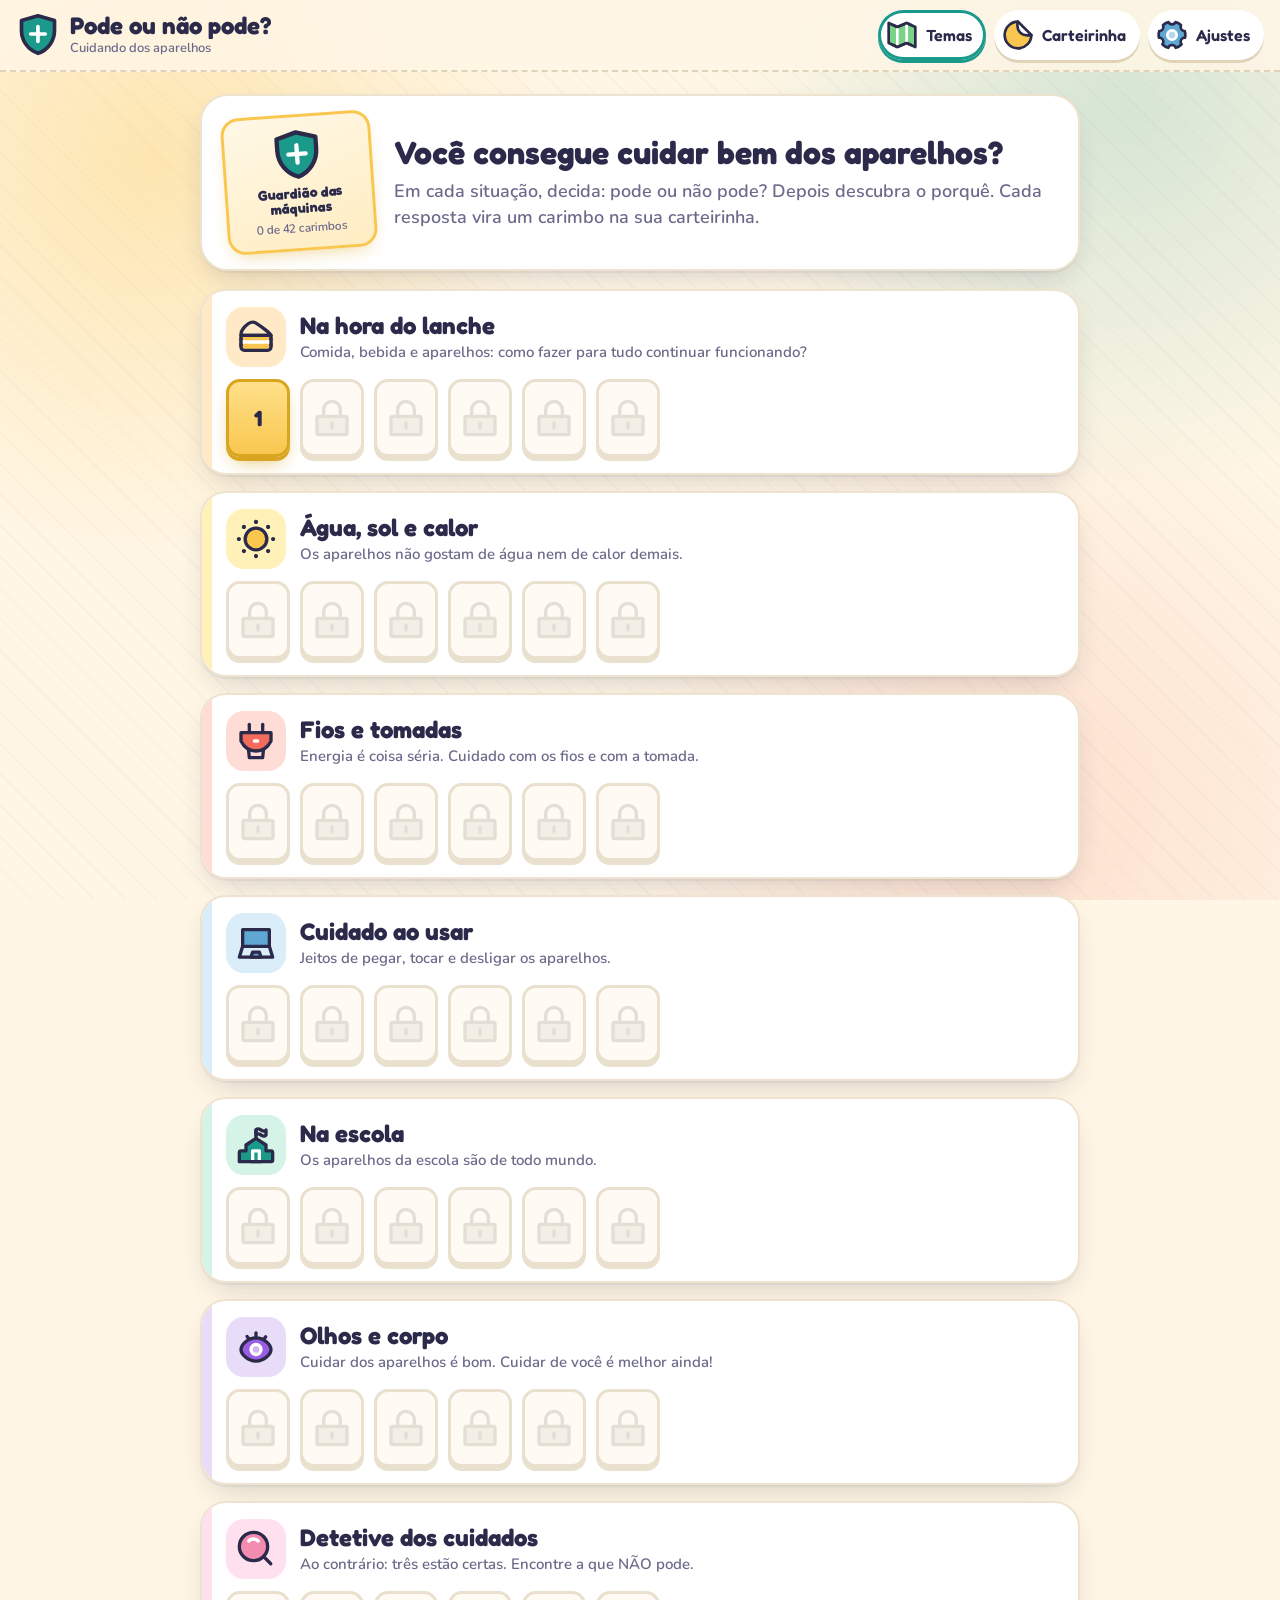
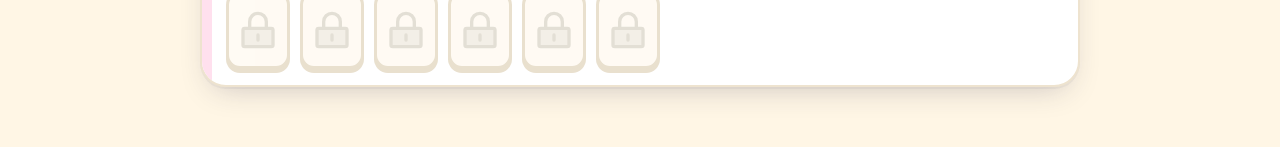
==== index.html @ d99a0fb2 "Redesenha o jogo: 7 temas, 42 situações, carta que vira e carteirinha de carimbos - De 12 para 42 si" ====
<!DOCTYPE html>
<html lang="pt-BR">
<head>
<meta charset="utf-8">
<meta name="viewport" content="width=device-width, initial-scale=1">
<meta name="color-scheme" content="light">
<meta name="theme-color" content="#FFF6E5">
<title>Pode ou não pode?</title>
<meta name="description" content="Jogo para crianças sobre cuidar dos aparelhos: em cada situação, decida se pode ou não pode e descubra o porquê.">
<link rel="icon" href="favicon.svg" type="image/svg+xml">
<link rel="preload" href="fontes/fredoka-700.woff2" as="font" type="font/woff2" crossorigin>
<link rel="preload" href="fontes/nunito-600.woff2" as="font" type="font/woff2" crossorigin>
<link rel="stylesheet" href="estilo.css">
</head>
<body>
<div class="fundo" aria-hidden="true"></div>

<header class="barra">
  <button class="marca" id="btInicio" aria-label="Ir para os temas"><span><b>Pode ou não pode?</b><small>Cuidando dos aparelhos</small></span></button>
  <button class="bt-barra" id="btMapa"><span>Temas</span></button>
  <button class="bt-barra" id="btAlbum"><span>Carteirinha</span></button>
  <button class="bt-barra" id="btAjustes" aria-label="Ajustes"><span>Ajustes</span></button>
</header>

<main>
  <section class="tela" id="mapa"></section>

  <section class="tela oculto" id="jogo">
    <div class="jogo-topo">
      <button class="bt-voltar" id="btVoltar">Temas</button>
      <div class="chip" id="chipTema"></div>
      <div class="passos" id="passos" aria-hidden="true"></div>
      <button class="bt-redondo" id="btOuvir" aria-label="Ouvir a situação"></button>
    </div>
    <div class="palco" id="palco"></div>
    <div class="aviso" id="aviso" aria-live="polite"></div>
  </section>

  <section class="tela oculto" id="album"></section>
  <section class="tela oculto" id="ajustes"></section>
</main>

<div class="veu oculto" id="premio" role="dialog" aria-modal="true" aria-labelledby="premioTit"></div>

<script src="icones.js"></script>
<script src="jogo.js"></script>
</body>
</html>
---- estilo.css ----
@font-face{font-family:"Fredoka";src:url(fontes/fredoka-600.woff2) format("woff2");font-weight:600;font-display:swap}
@font-face{font-family:"Fredoka";src:url(fontes/fredoka-700.woff2) format("woff2");font-weight:700;font-display:swap}
@font-face{font-family:"Nunito";src:url(fontes/nunito-600.woff2) format("woff2");font-weight:600;font-display:swap}
@font-face{font-family:"Nunito";src:url(fontes/nunito-800.woff2) format("woff2");font-weight:800;font-display:swap}

:root{
  color-scheme:light;
  --tinta:#2B2A4A; --tinta-2:#6B6A8A; --tinta-3:#A8A7C0;
  --creme:#FFF6E5; --creme-2:#FFEFD2; --papel:#FFFFFF; --papel-2:#FFF9EF; --borda:#EEE3CF; --borda-2:#E0D3BA;
  --verde:#1B998B; --verde-escuro:#137A6E; --verde-suave:#DDF3EF;
  --coral:#F26B5B; --coral-escuro:#C94D3F; --coral-suave:#FFE3DE;
  --sol:#F9C74F; --sol-escuro:#D9A520; --sol-suave:#FFF3CD;
  --ceu:#5FA8D3; --ceu-suave:#E1F0FA;
  --sombra:0 2px 0 rgba(43,42,74,.05),0 12px 30px -12px rgba(43,42,74,.25);
  --titulo:"Fredoka","Nunito",system-ui,sans-serif; --texto:"Nunito",system-ui,sans-serif;
  --mola:cubic-bezier(.34,1.56,.64,1);
}
*{box-sizing:border-box;margin:0;padding:0}
html{background:var(--creme)}
body{font-family:var(--texto);font-weight:600;color:var(--tinta);min-height:100vh;-webkit-tap-highlight-color:transparent;overflow-x:hidden}
button{font:inherit;color:inherit;cursor:pointer;border:none;background:none}
button:focus-visible{outline:4px solid var(--ceu);outline-offset:4px;border-radius:16px}
svg{display:block}
.oculto{display:none!important}
.fundo{position:fixed;inset:0;z-index:-1;background:
  radial-gradient(circle at 12% 18%,rgba(249,199,79,.35) 0,transparent 30%),
  radial-gradient(circle at 88% 12%,rgba(27,153,139,.18) 0,transparent 28%),
  radial-gradient(circle at 80% 90%,rgba(242,107,91,.16) 0,transparent 32%),
  repeating-linear-gradient(45deg,rgba(43,42,74,.025) 0 2px,transparent 2px 22px),var(--creme)}

/* ================= barra ================= */
.barra{position:sticky;top:0;z-index:20;display:flex;align-items:center;gap:8px;padding:10px 16px;background:rgba(255,246,229,.85);backdrop-filter:blur(12px);-webkit-backdrop-filter:blur(12px);border-bottom:2px dashed var(--borda-2)}
.marca{display:flex;align-items:center;gap:10px;flex:1;min-width:0;text-align:left;border-radius:14px}
.marca>svg{width:44px;height:44px;flex-shrink:0}
.marca>span{min-width:0;overflow:hidden}
.marca b{display:block;font-family:var(--titulo);font-weight:700;font-size:clamp(17px,3.4vw,24px);line-height:1.1;white-space:nowrap;overflow:hidden;text-overflow:ellipsis}
.marca small{display:block;font-size:13px;color:var(--tinta-2)}
.bt-barra{display:flex;align-items:center;gap:8px;height:50px;padding:0 14px 0 8px;border-radius:40px;background:var(--papel);box-shadow:0 3px 0 var(--borda-2);
  font-family:var(--titulo);font-weight:600;font-size:16px;transition:transform .2s var(--mola)}
.bt-barra:hover{transform:translateY(-2px)}
.bt-barra svg{width:32px;height:32px}
.bt-barra.ativo{box-shadow:0 3px 0 var(--verde),inset 0 0 0 3px var(--verde)}

main{max-width:1000px;margin:0 auto;padding:22px 16px 60px}
.tela{display:flex;flex-direction:column;align-items:center;gap:18px}
.tela.entra{animation:entra .45s var(--mola) backwards}
@keyframes entra{from{opacity:0;transform:translateY(16px)}to{opacity:1;transform:none}}

/* ================= cabeçalho do mapa ================= */
.cabecalho{width:100%;max-width:880px;display:flex;align-items:center;gap:20px;background:var(--papel);border-radius:28px;box-shadow:var(--sombra);padding:18px 22px;border:2px solid var(--borda)}
.cracha{flex-shrink:0;transform:rotate(-4deg)}
.cracha-in{width:150px;background:linear-gradient(160deg,#FFF8E6,#FFEDC2);border:3px solid var(--sol);border-radius:18px;padding:12px 10px;text-align:center;display:flex;flex-direction:column;align-items:center;gap:4px;box-shadow:0 8px 20px -10px rgba(217,165,32,.6)}
.cracha-ic svg{width:52px;height:52px}
.cracha-in b{font-family:var(--titulo);font-weight:700;font-size:14px;line-height:1.1}
.cracha-in small{font-size:12px;color:var(--tinta-2)}
.cab-txt h1{font-family:var(--titulo);font-weight:700;font-size:clamp(22px,4.2vw,32px);line-height:1.15}
.cab-txt p{color:var(--tinta-2);font-size:clamp(15px,2.6vw,18px);margin-top:6px;line-height:1.45}

/* ================= temas ================= */
.temas{width:100%;max-width:880px;display:flex;flex-direction:column;gap:16px}
.tema{background:var(--papel);border-radius:26px;box-shadow:var(--sombra);border:2px solid var(--borda);padding:16px 18px;animation:entra .5s var(--mola) backwards;position:relative;overflow:hidden}
.tema::before{content:"";position:absolute;left:0;top:0;bottom:0;width:10px;background:var(--cor)}
.tema-topo{display:flex;align-items:center;gap:14px;margin-bottom:12px;padding-left:6px}
.tema-ic{width:60px;height:60px;border-radius:18px;background:var(--cor);display:flex;align-items:center;justify-content:center;flex-shrink:0}
.tema-ic svg{width:40px;height:40px}
.tema h2{font-family:var(--titulo);font-weight:700;font-size:clamp(19px,3.4vw,24px);line-height:1.15}
.tema p{font-size:15px;color:var(--tinta-2);margin-top:2px}
.selo-ok{margin-left:auto;display:flex;align-items:center;gap:6px;background:var(--verde-suave);color:var(--verde-escuro);font-family:var(--titulo);font-weight:600;font-size:14px;padding:6px 12px 6px 8px;border-radius:40px;white-space:nowrap}
.selo-ok svg{width:20px;height:20px}
.cartoes{display:flex;gap:10px;flex-wrap:wrap;padding-left:6px}
.cartinha{width:64px;height:78px;border-radius:14px;background:var(--papel-2);border:3px solid var(--borda-2);display:flex;align-items:center;justify-content:center;
  font-family:var(--titulo);font-weight:700;font-size:22px;color:var(--tinta-2);box-shadow:0 4px 0 var(--borda-2);transition:transform .25s var(--mola);position:relative}
.cartinha:hover{transform:translateY(-4px) rotate(-3deg)}
.cartinha svg{width:40px;height:40px}
.cartinha.feita{background:#fff;border-color:var(--verde);box-shadow:0 4px 0 var(--verde)}
.cartinha.feita::after{content:"";position:absolute;right:-6px;top:-6px;width:18px;height:18px;border-radius:50%;background:var(--verde);border:3px solid #fff}
.cartinha.atual{background:linear-gradient(180deg,#FFE08A,var(--sol));border-color:var(--sol-escuro);box-shadow:0 4px 0 var(--sol-escuro),0 10px 20px -8px rgba(217,165,32,.8);color:var(--tinta);animation:balanca 2.4s ease-in-out infinite}
.cartinha.aberta{border-color:var(--tinta-3);color:var(--tinta)}
.cartinha.fechada{opacity:.7;cursor:not-allowed}
.cartinha.fechada:hover{transform:none}
@keyframes balanca{0%,100%{transform:rotate(-3deg)}50%{transform:rotate(3deg)}}

/* ================= jogo ================= */
#jogo{gap:14px}
.jogo-topo{display:flex;align-items:center;gap:10px;width:100%;max-width:880px;flex-wrap:wrap}
.bt-voltar{display:flex;align-items:center;gap:6px;height:46px;padding:0 16px 0 8px;border-radius:40px;background:var(--tinta);color:#fff;font-family:var(--titulo);font-weight:600;font-size:16px;transition:transform .2s var(--mola)}
.bt-voltar:hover{transform:translateY(-2px)}
.bt-voltar svg{width:28px;height:28px}
.chip{display:flex;align-items:center;gap:8px;background:var(--papel);border-radius:40px;padding:6px 14px 6px 6px;box-shadow:0 3px 0 var(--borda-2);font-family:var(--titulo);font-weight:600;font-size:15px}
.chip svg{width:32px;height:32px;padding:4px;border-radius:50%;background:var(--cor)}
.passos{display:flex;gap:6px;margin-left:auto}
.passos i{width:13px;height:13px;border-radius:50%;background:var(--borda-2);display:block;transition:all .3s}
.passos i.f{background:var(--verde)}
.passos i.a{width:28px;border-radius:10px;background:var(--sol);box-shadow:0 0 0 3px #fff,0 0 0 5px var(--sol)}
.bt-redondo{width:52px;height:52px;border-radius:50%;background:var(--papel);box-shadow:0 4px 0 var(--borda-2);display:flex;align-items:center;justify-content:center;transition:transform .2s var(--mola)}
.bt-redondo:hover{transform:translateY(-2px)}
.bt-redondo svg{width:32px;height:32px}
.palco{width:100%;max-width:880px;display:flex;flex-direction:column;align-items:center;gap:22px;min-height:420px;justify-content:center}

/* carta que vira */
.carta{width:min(100%,560px);aspect-ratio:1.45;perspective:1200px;position:relative}
.carta-frente,.carta-verso{position:absolute;inset:0;border-radius:32px;backface-visibility:hidden;-webkit-backface-visibility:hidden;display:flex;flex-direction:column;align-items:center;justify-content:center;gap:12px;padding:22px 26px;text-align:center;
  transition:transform .8s cubic-bezier(.4,0,.2,1);box-shadow:var(--sombra)}
.carta-frente{background:var(--papel);border:3px solid var(--borda)}
.carta-verso{background:var(--papel-2);border:3px solid var(--borda-2);transform:rotateY(180deg)}
.carta.virada .carta-frente{transform:rotateY(-180deg)}
.carta.virada .carta-verso{transform:rotateY(0)}
.carta-fig{width:clamp(96px,20vw,140px);height:clamp(96px,20vw,140px);border-radius:32px;background:color-mix(in srgb,var(--c) 22%,#fff);display:flex;align-items:center;justify-content:center;animation:boia 3.4s ease-in-out infinite}
.carta-fig svg{width:70%;height:70%}
@keyframes boia{0%,100%{transform:translateY(0) rotate(-2deg)}50%{transform:translateY(-6px) rotate(2deg)}}
.carta-txt{font-family:var(--titulo);font-weight:600;font-size:clamp(20px,3.8vw,30px);line-height:1.25}
.carta-perg{font-size:15px;color:var(--tinta-2);font-weight:800;letter-spacing:.5px;text-transform:uppercase}
.carta-x{font-size:clamp(17px,3vw,22px);line-height:1.45;font-weight:800;max-width:460px}
.carimbo{display:flex;flex-direction:column;align-items:center;gap:2px;padding:10px 26px 12px;border:5px solid;border-radius:18px;font-family:var(--titulo);font-weight:700;font-size:clamp(22px,4vw,30px);line-height:1;text-transform:uppercase;letter-spacing:1px;transform:rotate(-8deg);
  animation:bate .5s var(--mola) .6s backwards}
.carimbo svg{width:40px;height:40px}
.carimbo.pode{color:var(--verde-escuro);border-color:var(--verde);background:rgba(27,153,139,.08)}
.carimbo.nao{color:var(--coral-escuro);border-color:var(--coral);background:rgba(242,107,91,.08)}
@keyframes bate{0%{transform:rotate(-8deg) scale(2.4);opacity:0}60%{transform:rotate(-8deg) scale(.95);opacity:1}100%{transform:rotate(-8deg) scale(1)}}
.botoes{display:flex;gap:clamp(12px,3vw,28px);flex-wrap:wrap;justify-content:center}
.bt-pode,.bt-nao{display:flex;align-items:center;gap:12px;height:clamp(74px,12vw,96px);padding:0 clamp(22px,4vw,40px);border-radius:28px;color:#fff;font-family:var(--titulo);font-weight:700;font-size:clamp(22px,4vw,30px);
  transition:transform .15s var(--mola),box-shadow .15s;animation:entra .5s var(--mola) .1s backwards}
.bt-pode svg,.bt-nao svg{width:clamp(34px,6vw,46px);height:clamp(34px,6vw,46px)}
.bt-pode{background:linear-gradient(180deg,#26B3A3,var(--verde));box-shadow:0 8px 0 var(--verde-escuro),0 16px 30px -12px var(--verde)}
.bt-nao{background:linear-gradient(180deg,#FF8577,var(--coral));box-shadow:0 8px 0 var(--coral-escuro),0 16px 30px -12px var(--coral)}
.bt-pode:hover,.bt-nao:hover{transform:translateY(-3px)}
.bt-pode:active,.bt-nao:active,.escolhido{transform:translateY(6px)!important;box-shadow:0 2px 0 var(--verde-escuro)!important}
.bt-nao:active,.bt-nao.escolhido{box-shadow:0 2px 0 var(--coral-escuro)!important}
.treme{animation:treme .45s ease}
@keyframes treme{0%,100%{translate:0}20%{translate:-8px}40%{translate:7px}60%{translate:-5px}80%{translate:3px}}

/* modo detetive */
.pergunta{text-align:center;background:var(--papel);border-radius:24px;padding:16px 22px;box-shadow:var(--sombra);border:3px solid var(--borda);max-width:640px}
.pergunta b{display:block;font-family:var(--titulo);font-weight:700;font-size:clamp(22px,4vw,30px)}
.pergunta span{display:block;color:var(--tinta-2);font-size:clamp(15px,2.6vw,18px);margin-top:4px}
.opcoes{display:grid;grid-template-columns:repeat(2,minmax(0,1fr));gap:clamp(10px,2.4vw,18px);width:100%;max-width:640px}
.opcao{position:relative;background:var(--papel);border-radius:26px;box-shadow:0 7px 0 var(--borda-2),0 14px 24px -12px rgba(43,42,74,.3);border:3px solid var(--borda);
  display:flex;flex-direction:column;align-items:center;justify-content:center;gap:8px;padding:18px 12px 14px;min-height:150px;transition:transform .2s var(--mola),opacity .3s;animation:entra .5s var(--mola) backwards}
.opcao svg.ic{width:clamp(56px,10vw,80px);height:clamp(56px,10vw,80px)}
.opcao .t{font-family:var(--titulo);font-weight:600;font-size:clamp(15px,2.6vw,18px);text-align:center;line-height:1.2}
.opcao:hover{transform:translateY(-4px)}
.opcao.certa{border-color:var(--coral);background:var(--coral-suave);box-shadow:0 7px 0 var(--coral)}
.opcao.fora{opacity:.55;border-color:var(--verde);cursor:default}
.opcao.fora:hover{transform:none}
.ok-op{position:absolute;top:-10px;right:-8px;width:38px;height:38px;border-radius:50%;background:var(--coral);color:#fff;border:4px solid #fff;display:flex;align-items:center;justify-content:center;animation:pop .5s var(--mola)}
.ok-op.verde{background:var(--verde)}
.ok-op svg{width:20px;height:20px}
@keyframes pop{0%{transform:scale(.5)}60%{transform:scale(1.15)}100%{transform:scale(1)}}
.aviso{min-height:60px;display:flex;align-items:center;justify-content:center;width:100%}
.aviso-caixa{background:var(--ceu-suave);border:3px solid #BFDCF0;border-radius:20px;padding:10px 20px;font-size:clamp(16px,2.8vw,20px);font-weight:800;max-width:700px;text-align:center;animation:entra .4s var(--mola)}

/* ================= prêmio ================= */
.veu{position:fixed;inset:0;z-index:50;display:flex;align-items:center;justify-content:center;padding:16px;overflow:auto;background:rgba(43,42,74,.35);backdrop-filter:blur(6px);-webkit-backdrop-filter:blur(6px);animation:veu .3s ease}
@keyframes veu{from{opacity:0}to{opacity:1}}
.cartao{margin:auto;width:100%;max-width:500px;background:var(--papel);border-radius:32px;box-shadow:0 30px 70px -20px rgba(43,42,74,.5);padding:26px 24px 22px;text-align:center;display:flex;flex-direction:column;align-items:center;gap:14px;position:relative;overflow:hidden;animation:sobe .55s var(--mola)}
.cartao::before{content:"";position:absolute;inset:0 0 auto 0;height:12px;background:var(--cor)}
@keyframes sobe{from{opacity:0;transform:translateY(40px) scale(.94)}to{opacity:1;transform:none}}
.cartao h2{font-family:var(--titulo);font-weight:700;font-size:clamp(28px,6vw,38px);margin-top:6px}
.explica{background:var(--papel-2);border:2px solid var(--borda);border-radius:20px;padding:12px 16px;font-size:clamp(16px,3vw,19px);line-height:1.45;font-weight:800}
.explica span{display:inline-block;font-family:var(--titulo);font-weight:700;padding:2px 12px;border-radius:30px;margin-right:8px;color:#fff;transform:rotate(-3deg)}
.marca-pode{background:var(--verde)} .marca-nao{background:var(--coral)}
.carimbo-grande{width:140px;height:140px}
.cg-in{width:100%;height:100%;border-radius:50%;background:#fff;border:12px solid var(--cor-selo);display:flex;align-items:center;justify-content:center;box-shadow:0 0 0 5px #fff,0 16px 30px -12px rgba(43,42,74,.5);animation:vira 1s var(--mola)}
.cg-in svg{width:64%;height:64%}
@keyframes vira{from{transform:rotateY(180deg) scale(.4);opacity:0}to{transform:none;opacity:1}}
.nome-fig{display:inline-flex;gap:8px;background:var(--sol-suave);border-radius:40px;padding:8px 16px;font-family:var(--titulo);font-weight:600;font-size:18px}
.cartao .sub{color:var(--tinta-2);font-size:17px}
.linha-bts{display:flex;gap:10px;flex-wrap:wrap;justify-content:center;align-items:center}
.bt-principal{height:64px;padding:0 30px;border-radius:22px;background:linear-gradient(180deg,#26B3A3,var(--verde));color:#fff;font-family:var(--titulo);font-weight:700;font-size:23px;box-shadow:0 7px 0 var(--verde-escuro);transition:transform .2s var(--mola)}
.bt-principal:hover{transform:translateY(-2px)}
.bt-principal:active{transform:translateY(5px);box-shadow:0 2px 0 var(--verde-escuro)}
.bt-leve{display:flex;align-items:center;gap:6px;height:52px;padding:0 16px 0 10px;border-radius:18px;background:var(--papel-2);border:2px solid var(--borda);font-family:var(--titulo);font-weight:600;font-size:16px}
.bt-leve svg{width:28px;height:28px}
.confete{position:fixed;top:-20px;width:12px;height:12px;z-index:60;pointer-events:none;animation:cai var(--dur) cubic-bezier(.25,.6,.5,1) var(--atraso) forwards}
@keyframes cai{to{transform:translate(var(--dx),105vh) rotate(var(--giro))}}

/* ================= carteirinha e ajustes ================= */
.titulo-tela{display:flex;align-items:center;gap:12px;font-family:var(--titulo);font-weight:700;font-size:clamp(24px,4.6vw,34px);text-align:center}
.titulo-tela svg{width:48px;height:48px}
.texto-tela{color:var(--tinta-2);font-size:17px;text-align:center;max-width:620px}
.album-grupo{width:100%;max-width:880px;background:var(--papel);border-radius:26px;box-shadow:var(--sombra);border:2px solid var(--borda);padding:16px 18px 20px;animation:entra .5s var(--mola) backwards}
.album-grupo h3{display:flex;align-items:center;gap:10px;font-family:var(--titulo);font-weight:600;font-size:20px;margin-bottom:14px}
.album-grupo h3 svg{width:40px;height:40px;padding:5px;border-radius:12px;background:var(--cor)}
.album-grade{display:grid;grid-template-columns:repeat(auto-fill,minmax(104px,1fr));gap:14px}
.selo{display:flex;flex-direction:column;align-items:center;gap:6px;font-size:14px;font-weight:800;text-align:center;color:var(--tinta-2)}
.selo .s-in{width:86px;height:86px;border-radius:50%;background:#fff;border:7px solid var(--cor-selo);display:flex;align-items:center;justify-content:center;box-shadow:0 0 0 3px #fff,0 10px 18px -8px rgba(43,42,74,.4)}
.selo .s-in svg{width:62%;height:62%}
.selo.falta .s-in{background:var(--papel-2);border:3px dashed var(--borda-2);box-shadow:none}
.selo.tem{color:var(--tinta)}
.selo.tem .s-in{transform:rotate(-6deg)}
.ajustes{width:100%;max-width:600px;display:flex;flex-direction:column;gap:12px}
.ajuste{display:flex;align-items:center;gap:14px;background:var(--papel);border:2px solid var(--borda);border-radius:22px;padding:14px 16px;box-shadow:var(--sombra);text-align:left;font-size:18px;font-weight:800}
.ajuste>svg{width:46px;height:46px;flex-shrink:0;padding:5px;border-radius:14px;background:var(--papel-2)}
.ajuste .txt{flex:1}
.ajuste small{display:block;font-size:15px;font-weight:600;color:var(--tinta-2);margin-top:2px}
.chave{width:66px;height:38px;border-radius:40px;background:var(--borda-2);position:relative;flex-shrink:0;transition:background .25s}
.chave::after{content:"";position:absolute;top:4px;left:4px;width:30px;height:30px;border-radius:50%;background:#fff;box-shadow:0 2px 6px rgba(0,0,0,.2);transition:left .3s var(--mola)}
.ajuste[aria-checked="true"] .chave{background:var(--verde)}
.ajuste[aria-checked="true"] .chave::after{left:32px}
.ajuste.perigo{color:var(--coral-escuro)}

body.sem-animacao *,body.sem-animacao *::before,body.sem-animacao *::after{animation:none!important;transition:none!important}

@media (max-width:640px){
  .bt-barra span{display:none}
  .bt-barra{padding:0 8px}
  .marca small{display:none}
  .cabecalho{flex-direction:column;text-align:center}
  .cracha{transform:none}
  .jogo-topo .chip{display:none}
  .palco{min-height:0}
  .carta{aspect-ratio:auto;min-height:300px}
  .carta-frente,.carta-verso{position:relative;inset:auto;min-height:300px}
  .carta.virada .carta-frente{display:none}
  .carta:not(.virada) .carta-verso{display:none}
  .carta-verso{transform:none}
  .botoes{width:100%}
  .bt-pode,.bt-nao{flex:1;justify-content:center;padding:0 10px}
  .opcao{min-height:130px}
  .passos{margin-left:0}
}
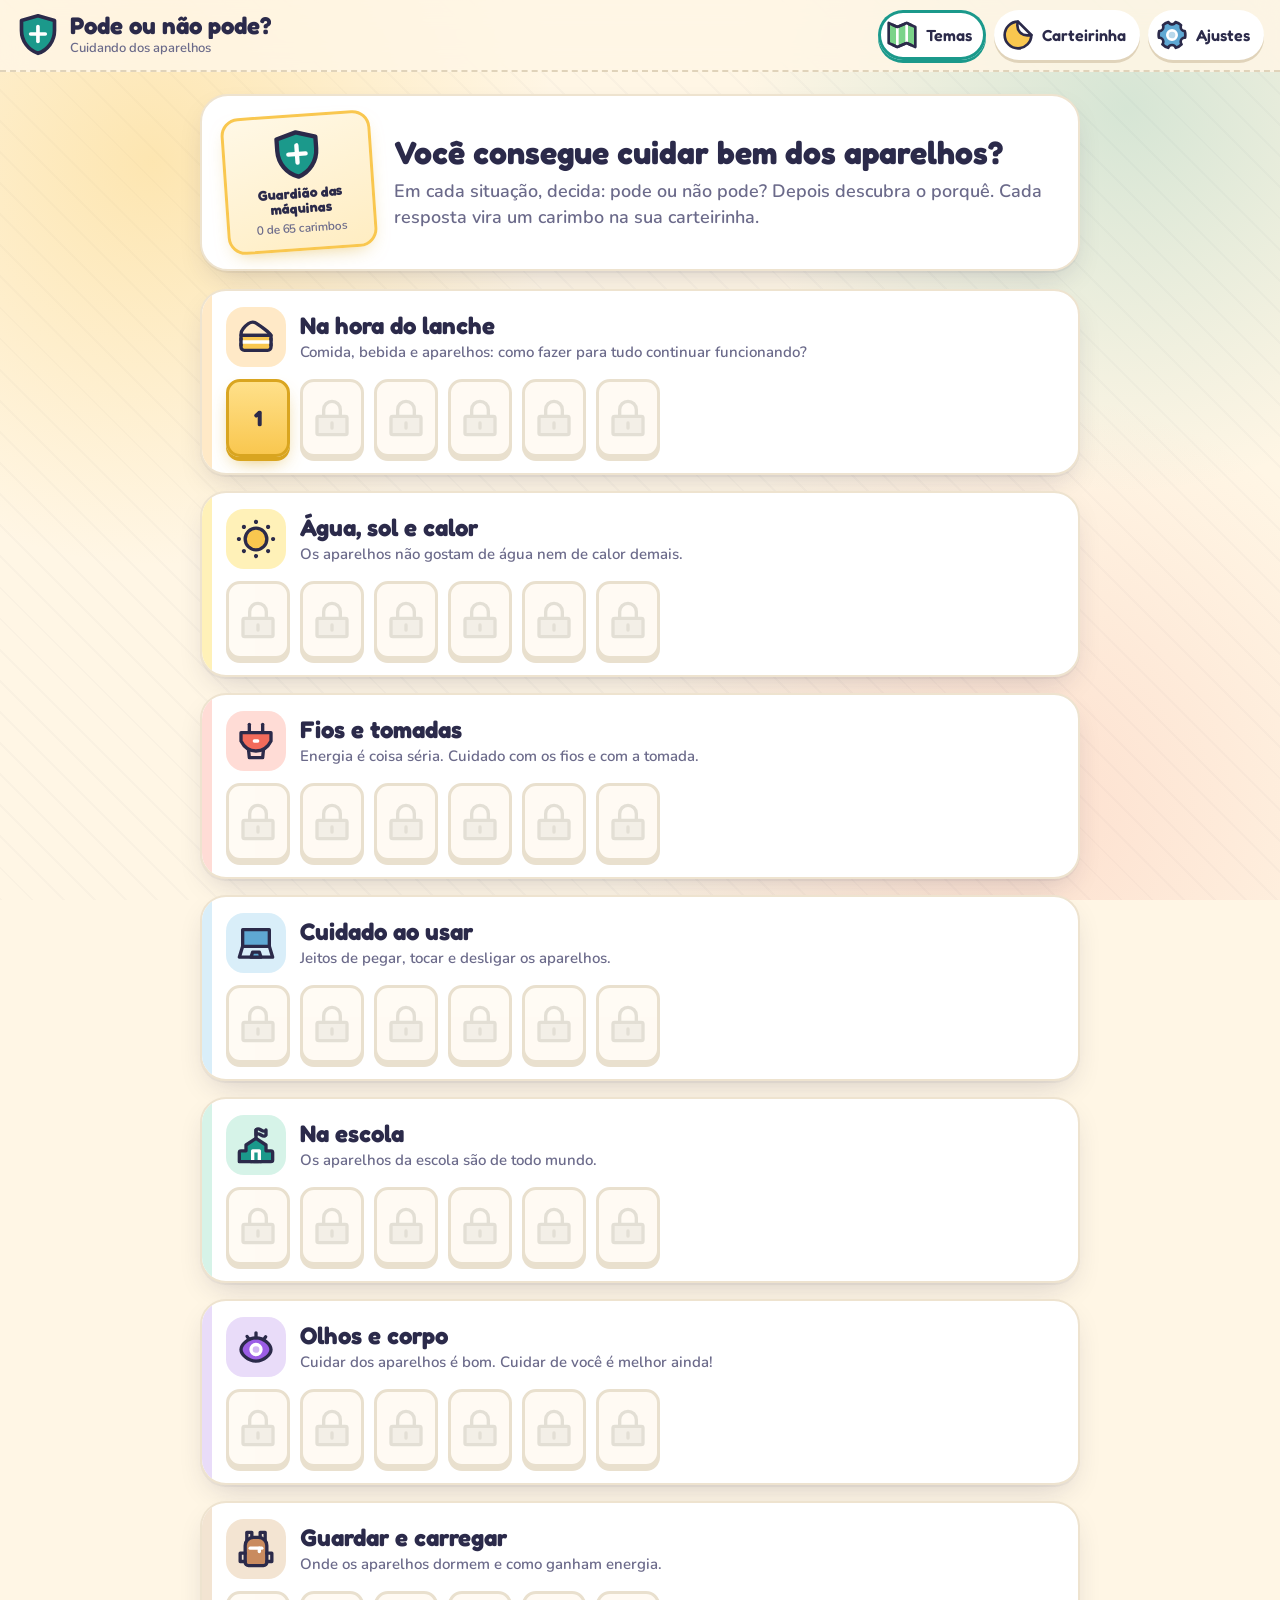
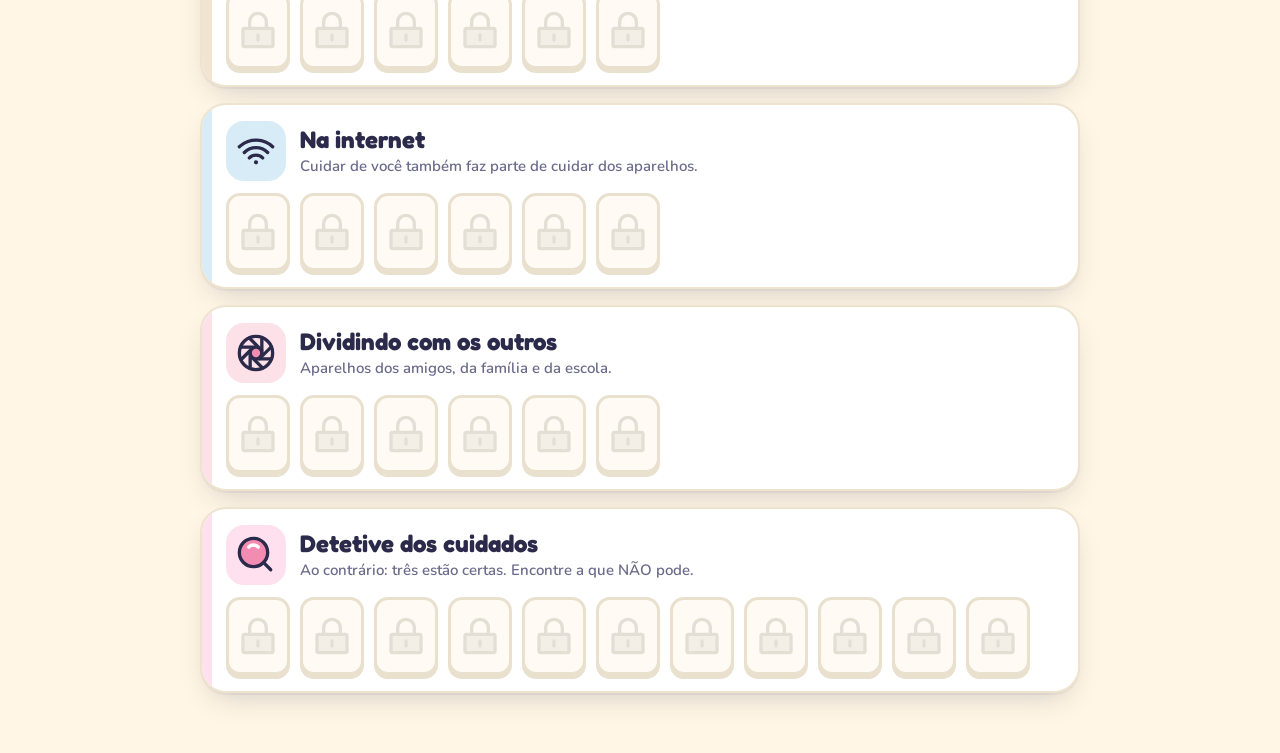
==== commit e26dd875: "Mais 3 temas e comemorações de sequência - De 42 para 65 situações em 10 temas: entram "Guardar e ca" ====
--- a/index.html
+++ b/index.html
@@ -29,6 +29,7 @@
     <div class="jogo-topo">
       <button class="bt-voltar" id="btVoltar">Temas</button>
       <div class="chip" id="chipTema"></div>
+      <div class="chip-seq oculto" id="chipSeq" aria-live="polite"></div>
       <div class="passos" id="passos" aria-hidden="true"></div>
       <button class="bt-redondo" id="btOuvir" aria-label="Ouvir a situação"></button>
     </div>
--- a/estilo.css
+++ b/estilo.css
@@ -88,6 +88,18 @@
 .bt-voltar svg{width:28px;height:28px}
 .chip{display:flex;align-items:center;gap:8px;background:var(--papel);border-radius:40px;padding:6px 14px 6px 6px;box-shadow:0 3px 0 var(--borda-2);font-family:var(--titulo);font-weight:600;font-size:15px}
 .chip svg{width:32px;height:32px;padding:4px;border-radius:50%;background:var(--cor)}
+.chip-seq{display:flex;align-items:center;gap:4px;background:linear-gradient(180deg,#FFF3CD,#FFE08A);border-radius:40px;padding:4px 12px 4px 6px;box-shadow:0 3px 0 var(--sol-escuro);font-family:var(--titulo);font-weight:600;font-size:15px}
+.chip-seq svg{width:26px;height:26px}
+.chip-seq b{font-size:19px}
+.chip-seq.pula{animation:pula .6s var(--mola)}
+@keyframes pula{0%{transform:scale(1)}40%{transform:scale(1.25) rotate(-6deg)}100%{transform:scale(1)}}
+.festa{display:flex;align-items:center;gap:8px;background:linear-gradient(180deg,#FFF3CD,#FFE08A);border:3px solid var(--sol);border-radius:20px;padding:10px 16px;font-family:var(--titulo);font-weight:600;font-size:clamp(16px,3vw,19px);animation:pop .6s var(--mola)}
+.festa svg{width:34px;height:34px;animation:chama 1s ease-in-out infinite alternate}
+.festa svg:nth-child(2){animation-delay:.2s}.festa svg:nth-child(3){animation-delay:.4s}
+.festa.grande{font-size:clamp(18px,3.4vw,22px);padding:14px 18px;border-color:var(--coral);background:linear-gradient(180deg,#FFF3CD,#FFD1B8)}
+.festa.leve{background:var(--papel-2);border-color:var(--borda);font-size:15px}
+.festa.leve svg{animation:none;width:26px;height:26px}
+@keyframes chama{from{transform:scale(1) rotate(-4deg)}to{transform:scale(1.15) rotate(4deg)}}
 .passos{display:flex;gap:6px;margin-left:auto}
 .passos i{width:13px;height:13px;border-radius:50%;background:var(--borda-2);display:block;transition:all .3s}
 .passos i.f{background:var(--verde)}
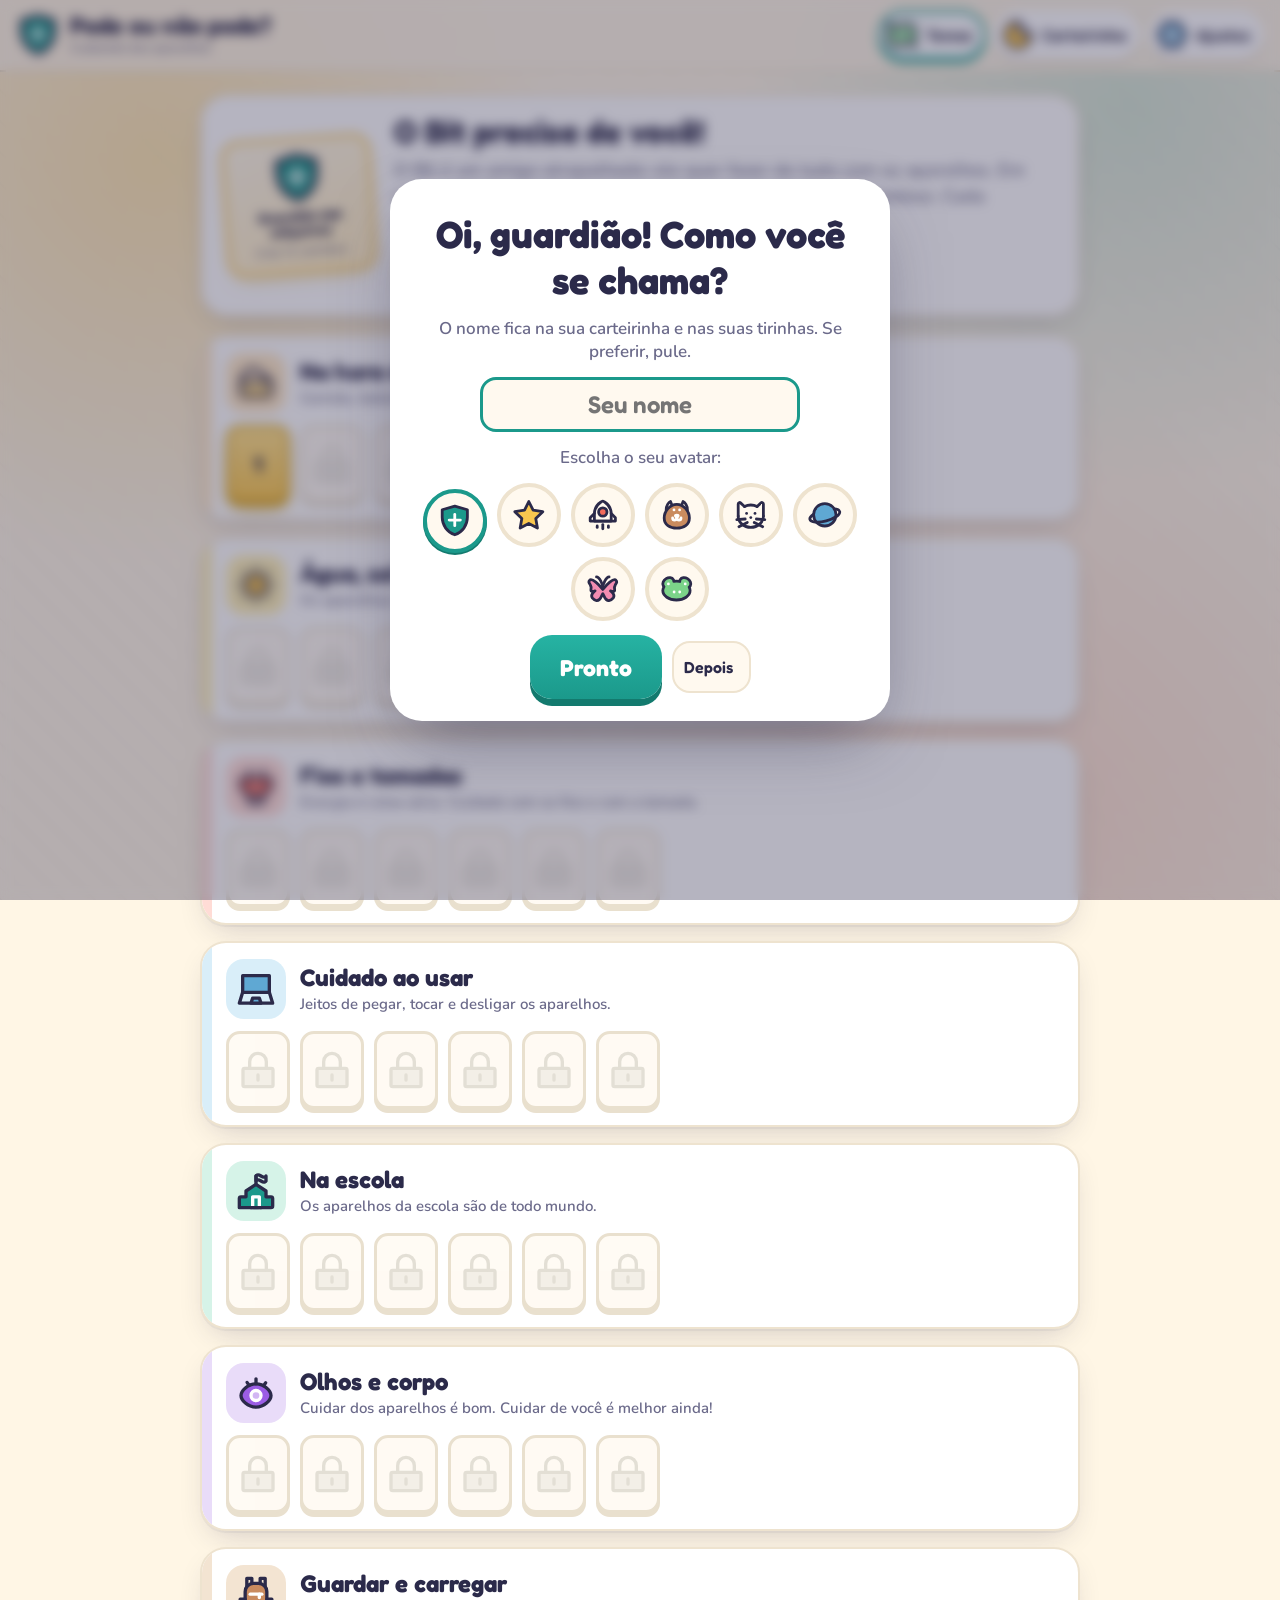
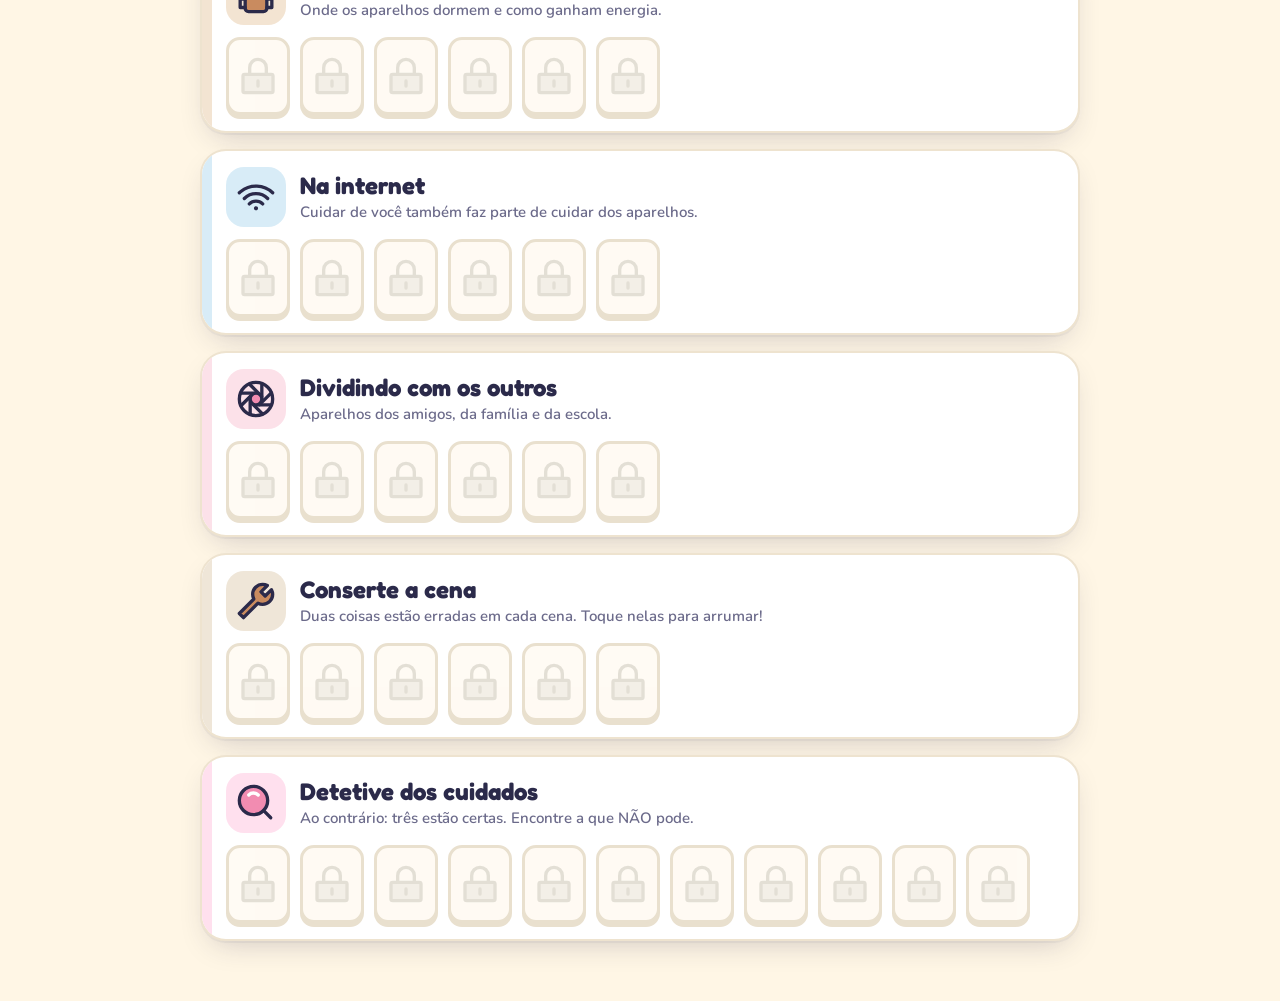
==== commit 8718a153: "Vira brincadeira: o Bit, consequências animadas, carta de arrastar, tirinhas e nome - O Bit, um robo" ====
--- a/index.html
+++ b/index.html
@@ -30,7 +30,7 @@
       <button class="bt-voltar" id="btVoltar">Temas</button>
       <div class="chip" id="chipTema"></div>
       <div class="chip-seq oculto" id="chipSeq" aria-live="polite"></div>
-      <div class="passos" id="passos" aria-hidden="true"></div>
+      <div class="previa" id="previa" aria-hidden="true"></div>
       <button class="bt-redondo" id="btOuvir" aria-label="Ouvir a situação"></button>
     </div>
     <div class="palco" id="palco"></div>
@@ -42,6 +42,7 @@
 </main>
 
 <div class="veu oculto" id="premio" role="dialog" aria-modal="true" aria-labelledby="premioTit"></div>
+<div class="veu oculto" id="janela" role="dialog" aria-modal="true" aria-labelledby="janelaTit"></div>
 
 <script src="icones.js"></script>
 <script src="jogo.js"></script>
--- a/estilo.css
+++ b/estilo.css
@@ -100,10 +100,12 @@
 .festa.leve{background:var(--papel-2);border-color:var(--borda);font-size:15px}
 .festa.leve svg{animation:none;width:26px;height:26px}
 @keyframes chama{from{transform:scale(1) rotate(-4deg)}to{transform:scale(1.15) rotate(4deg)}}
-.passos{display:flex;gap:6px;margin-left:auto}
-.passos i{width:13px;height:13px;border-radius:50%;background:var(--borda-2);display:block;transition:all .3s}
-.passos i.f{background:var(--verde)}
-.passos i.a{width:28px;border-radius:10px;background:var(--sol);box-shadow:0 0 0 3px #fff,0 0 0 5px var(--sol)}
+.previa{display:flex;gap:6px;margin-left:auto;align-items:center;flex-wrap:wrap}
+.previa .pv{width:32px;height:32px;border-radius:50%;background:var(--papel);opacity:.4;display:flex;align-items:center;justify-content:center;border:2px solid var(--borda-2);transition:all .3s}
+.previa .pv svg{width:20px;height:20px}
+.previa .pv.f{opacity:1;border-color:var(--verde);background:var(--verde-suave)}
+.previa .pv.a{opacity:1;width:42px;height:42px;border-color:var(--sol);background:var(--sol-suave);box-shadow:0 0 0 3px #fff,0 0 0 5px var(--sol)}
+.previa .pv.a svg{width:26px;height:26px}
 .bt-redondo{width:52px;height:52px;border-radius:50%;background:var(--papel);box-shadow:0 4px 0 var(--borda-2);display:flex;align-items:center;justify-content:center;transition:transform .2s var(--mola)}
 .bt-redondo:hover{transform:translateY(-2px)}
 .bt-redondo svg{width:32px;height:32px}
@@ -117,7 +119,7 @@
 .carta-verso{background:var(--papel-2);border:3px solid var(--borda-2);transform:rotateY(180deg)}
 .carta.virada .carta-frente{transform:rotateY(-180deg)}
 .carta.virada .carta-verso{transform:rotateY(0)}
-.carta-fig{width:clamp(96px,20vw,140px);height:clamp(96px,20vw,140px);border-radius:32px;background:color-mix(in srgb,var(--c) 22%,#fff);display:flex;align-items:center;justify-content:center;animation:boia 3.4s ease-in-out infinite}
+.carta-fig{position:relative;width:clamp(96px,20vw,140px);height:clamp(96px,20vw,140px);border-radius:32px;background:color-mix(in srgb,var(--c) 22%,#fff);display:flex;align-items:center;justify-content:center;animation:boia 3.4s ease-in-out infinite}
 .carta-fig svg{width:70%;height:70%}
 @keyframes boia{0%,100%{transform:translateY(0) rotate(-2deg)}50%{transform:translateY(-6px) rotate(2deg)}}
 .carta-txt{font-family:var(--titulo);font-weight:600;font-size:clamp(20px,3.8vw,30px);line-height:1.25}
@@ -131,7 +133,7 @@
 @keyframes bate{0%{transform:rotate(-8deg) scale(2.4);opacity:0}60%{transform:rotate(-8deg) scale(.95);opacity:1}100%{transform:rotate(-8deg) scale(1)}}
 .botoes{display:flex;gap:clamp(12px,3vw,28px);flex-wrap:wrap;justify-content:center}
 .bt-pode,.bt-nao{display:flex;align-items:center;gap:12px;height:clamp(74px,12vw,96px);padding:0 clamp(22px,4vw,40px);border-radius:28px;color:#fff;font-family:var(--titulo);font-weight:700;font-size:clamp(22px,4vw,30px);
-  transition:transform .15s var(--mola),box-shadow .15s;animation:entra .5s var(--mola) .1s backwards}
+  transition:transform .15s ease,box-shadow .15s;animation:entra .5s var(--mola) .1s backwards}
 .bt-pode svg,.bt-nao svg{width:clamp(34px,6vw,46px);height:clamp(34px,6vw,46px)}
 .bt-pode{background:linear-gradient(180deg,#26B3A3,var(--verde));box-shadow:0 8px 0 var(--verde-escuro),0 16px 30px -12px var(--verde)}
 .bt-nao{background:linear-gradient(180deg,#FF8577,var(--coral));box-shadow:0 8px 0 var(--coral-escuro),0 16px 30px -12px var(--coral)}
@@ -231,3 +233,138 @@
   .opcao{min-height:130px}
   .passos{margin-left:0}
 }
+
+/* ================= o Bit e a cena da carta ================= */
+.cena-bit{display:flex;align-items:center;justify-content:center;gap:clamp(10px,3vw,26px)}
+.bit-caixa{position:relative;width:clamp(84px,17vw,124px);flex-shrink:0}
+.bit{width:100%;height:auto;overflow:visible}
+.bit .b-corpo{transform-box:fill-box;transform-origin:50% 100%;animation:respira 3s ease-in-out infinite}
+.bit .b-luz{animation:brilha-luz 2.2s ease-in-out infinite}
+.bit.feliz .b-corpo{animation:pula .7s var(--mola) 2}
+.bit.oops .b-corpo{animation:inclina 1.2s ease-in-out 1}
+.bit.nao .b-braco{transform-box:fill-box;transform-origin:0 100%;animation:acena .4s ease-in-out 3 alternate}
+.balao-bit{position:absolute;top:-10px;right:-14px;background:var(--papel);border:2px solid var(--borda-2);border-radius:14px 14px 14px 2px;padding:3px 9px;font-family:var(--titulo);font-weight:600;font-size:14px;white-space:nowrap;animation:entra .5s var(--mola) .3s backwards;box-shadow:0 2px 0 var(--borda-2)}
+@keyframes respira{0%,100%{transform:translateY(0)}50%{transform:translateY(-3px)}}
+@keyframes brilha-luz{0%,100%{fill:#F9C74F}50%{fill:#FFF3B0}}
+@keyframes pula{0%,100%{transform:translateY(0)}40%{transform:translateY(-14px) scale(1.03,.97)}70%{transform:translateY(0) scale(1.04,.96)}}
+@keyframes inclina{0%,100%{transform:rotate(0)}30%{transform:rotate(-7deg)}65%{transform:rotate(5deg)}}
+@keyframes acena{from{transform:rotate(0)}to{transform:rotate(-18deg)}}
+/* efeitos da consequência */
+.fx{position:absolute;inset:-12%;width:124%;height:124%;pointer-events:none;overflow:visible}
+.fx .fx-gota{animation:cai-gota 1.1s ease-in infinite}
+.fx .fx-calor{animation:sobe-calor 1.4s ease-out infinite}
+.fx .fx-raio{transform-box:fill-box;transform-origin:center;animation:raio .5s ease-in-out 3}
+.fx .fx-racha{stroke-dasharray:120;stroke-dashoffset:120;animation:racha .9s ease-out .2s forwards}
+.fx .fx-sujo{animation:entra .5s var(--mola)}
+.fx .fx-brilho{transform-box:fill-box;transform-origin:center;animation:brilho 1.2s ease-in-out infinite alternate}
+.fx .fx-nuvem{animation:flutua-nuvem 2.4s ease-in-out infinite alternate}
+.fx.alerta{inset:-4% -4% auto auto;width:46%;height:46%}
+.triste-fig{filter:saturate(.6)}
+@keyframes cai-gota{0%{transform:translateY(-10px);opacity:0}30%{opacity:1}100%{transform:translateY(40px);opacity:0}}
+@keyframes sobe-calor{0%{transform:translateY(8px);opacity:0}30%{opacity:1}100%{transform:translateY(-16px);opacity:0}}
+@keyframes raio{0%,100%{opacity:0;transform:scale(.6)}50%{opacity:1;transform:scale(1.15)}}
+@keyframes racha{to{stroke-dashoffset:0}}
+@keyframes brilho{from{transform:scale(.9) rotate(-8deg);opacity:.7}to{transform:scale(1.1) rotate(8deg);opacity:1}}
+@keyframes flutua-nuvem{from{transform:translateY(0)}to{transform:translateY(-6px)}}
+/* arrastar a carta */
+.carta{touch-action:pan-y;cursor:grab;--dx:0px;--rot:0deg}
+.carta .carta-frente{transform:translateX(var(--dx)) rotate(var(--rot));transition:transform .35s var(--mola)}
+.carta.pegando{cursor:grabbing}
+.carta.pegando .carta-frente{transition:none}
+.carta.virada .carta-frente{transform:rotateY(-180deg)}
+.pista{position:absolute;top:18px;display:flex;align-items:center;gap:6px;padding:6px 14px;border-radius:14px;border:4px solid;font-family:var(--titulo);font-weight:700;font-size:20px;text-transform:uppercase;opacity:0;transition:opacity .2s;pointer-events:none}
+.pista svg{width:26px;height:26px}
+.pista-pode{left:18px;color:var(--verde-escuro);border-color:var(--verde);transform:rotate(-12deg)}
+.pista-nao{right:18px;color:var(--coral-escuro);border-color:var(--coral);transform:rotate(12deg)}
+.carta.vai-pode .pista-pode,.carta.vai-nao .pista-nao{opacity:1}
+.dica-arraste{font-size:14px;color:var(--tinta-3);text-align:center}
+.carta-fig.treme{animation:treme .45s ease}
+/* por quê? */
+.porque{display:none;flex-direction:column;gap:6px;width:100%;max-width:440px}
+.porque.ver{display:flex;animation:entra .4s var(--mola)}
+.porque b{font-family:var(--titulo);font-size:19px}
+.pq{background:var(--papel);border:3px solid var(--borda-2);border-radius:14px;padding:8px 12px;font-size:15px;font-weight:800;text-align:left;transition:transform .15s var(--mola)}
+.pq:hover{transform:translateX(4px)}
+.pq.certa{border-color:var(--verde);background:var(--verde-suave)}
+.pq.fora{opacity:.45}
+.carta.virada{aspect-ratio:auto;min-height:0}
+.carta.virada .carta-verso{position:relative;min-height:300px;padding:18px 22px}
+.carta.virada .carta-frente{position:absolute}
+.carta-verso .bit-caixa{width:clamp(70px,13vw,96px)}
+.carta-verso .carta-fig{width:clamp(80px,15vw,110px);height:clamp(80px,15vw,110px)}
+.carta-verso .carimbo{font-size:clamp(20px,3.4vw,26px);padding:8px 22px 10px}
+.carta-verso .carimbo svg{width:32px;height:32px}
+/* conserte a cena */
+.cena-conserta .opcao.errada{border-color:#F0C419;background:#FFF9E6}
+.cena-conserta .opcao.arrumada{border-color:var(--verde);background:var(--verde-suave);cursor:default}
+.cena-conserta .opcao.arrumada svg.ic{animation:pula .6s var(--mola)}
+.cena-conserta .opcao.ok-ja{box-shadow:0 7px 0 var(--verde);border-color:var(--verde)}
+.cena-conserta .opcao{position:relative}
+.cena-conserta .opcao .fx{inset:auto;width:80px;height:80px;left:50%;top:50%;margin:-52px 0 0 -40px}
+/* nome e avatar */
+.campo-nome{font:inherit;font-family:var(--titulo);font-weight:600;font-size:24px;text-align:center;padding:10px 16px;border-radius:16px;border:3px solid var(--borda-2);width:min(100%,320px);background:var(--papel-2);color:var(--tinta)}
+.campo-nome:focus{outline:none;border-color:var(--verde)}
+.avatares{display:flex;gap:10px;flex-wrap:wrap;justify-content:center}
+.avatar{width:64px;height:64px;border-radius:50%;background:var(--papel-2);border:4px solid var(--borda);display:flex;align-items:center;justify-content:center;transition:transform .2s var(--mola)}
+.avatar svg{width:60%;height:60%}
+.avatar:hover{transform:scale(1.08)}
+.avatar.escolhido{border-color:var(--verde);box-shadow:0 0 0 4px var(--verde-suave);transform:scale(1.1)}
+.cartao .sub{color:var(--tinta-2);font-size:17px}
+.linha-bts.esq{justify-content:flex-start;margin-top:10px}
+/* rituais */
+.ritual-topo{width:calc(100% + 48px);margin:-26px -24px 0;height:130px;position:relative;overflow:hidden;background:linear-gradient(180deg,#BFE3F8,#FFF6E5)}
+.ritual-topo.noite{background:linear-gradient(180deg,#1E2555,#4A4580)}
+.sol-r{position:absolute;left:50%;bottom:-30px;width:100px;height:100px;margin-left:-50px;border-radius:50%;background:radial-gradient(circle,#FFF1B8,#F9C74F 70%);box-shadow:0 0 50px 16px rgba(249,199,79,.5);animation:nasce 1.6s ease-out}
+.lua-r{position:absolute;right:20%;top:24px;width:54px;height:54px;border-radius:50%;background:#FFF1B8;box-shadow:inset -12px -6px 0 #E6D28F,0 0 26px rgba(255,241,184,.6)}
+.ritual-topo.noite i{position:absolute;width:5px;height:5px;border-radius:50%;background:#fff;animation:pisca 2s ease-in-out infinite}
+.ritual-topo.noite i:nth-child(2){left:15%;top:30%}.ritual-topo.noite i:nth-child(3){left:35%;top:20%;animation-delay:.4s}.ritual-topo.noite i:nth-child(4){left:55%;top:50%;animation-delay:.8s}.ritual-topo.noite i:nth-child(5){left:80%;top:60%;animation-delay:1.2s}
+.cartao.ritual .bit{width:120px;margin-top:-50px;position:relative;z-index:1}
+.cartao.ritual.dormindo .bit{filter:brightness(.8);transition:filter 1.5s}
+@keyframes nasce{from{transform:translateY(70px)}to{transform:translateY(0)}}
+@keyframes pisca{0%,100%{opacity:1}50%{opacity:.3}}
+/* carteira e tirinha */
+.carteira{width:100%;max-width:880px}
+.carteira-in{display:flex;align-items:center;gap:16px;background:linear-gradient(160deg,#FFF8E6,#FFEDC2);border:3px solid var(--sol);border-radius:22px;padding:16px 20px;box-shadow:0 10px 24px -12px rgba(217,165,32,.7);transform:rotate(-1deg)}
+.carteira-ic svg{width:64px;height:64px}
+.carteira-in b{display:block;font-family:var(--titulo);font-weight:700;font-size:clamp(20px,4vw,28px)}
+.carteira-in small{color:var(--tinta-2);font-size:14px}
+.bt-tirinha{margin-left:auto;display:flex;align-items:center;gap:6px;background:var(--sol-suave);border:2px solid var(--sol);border-radius:40px;padding:6px 12px 6px 6px;font-family:var(--titulo);font-weight:600;font-size:14px;white-space:nowrap}
+.bt-tirinha svg{width:22px;height:22px}
+.tema-topo .selo-ok+.bt-tirinha{margin-left:8px}
+.album-grupo h3 .bt-tirinha{margin-left:auto}
+.tirinha-cartao{max-width:760px}
+.tirinha-topo h2{font-size:clamp(24px,5vw,32px)}
+.quadrinhos{display:grid;grid-template-columns:repeat(3,minmax(0,1fr));gap:10px;width:100%}
+.quadro{position:relative;background:var(--papel);border:3px solid var(--tinta);border-radius:8px;padding:10px 8px 8px;display:flex;flex-direction:column;align-items:center;gap:6px;min-height:150px}
+.quadro::before{content:"";position:absolute;inset:0 0 auto 0;height:8px;background:var(--cor)}
+.q-num{position:absolute;left:6px;top:12px;width:22px;height:22px;border-radius:50%;background:var(--tinta);color:#fff;font-family:var(--titulo);font-size:13px;display:flex;align-items:center;justify-content:center}
+.q-cena{display:flex;align-items:center;gap:6px;margin-top:8px}
+.q-cena .bit{width:64px;height:auto}
+.q-cena .bit .b-corpo{animation:none}
+.q-fig{position:relative;width:56px;height:56px}
+.q-fig svg.ic{width:100%;height:100%}
+.q-fig .fx *{animation:none!important}
+.quadro p{font-size:12px;line-height:1.3;text-align:center;font-weight:800}
+/* modo turma */
+body.turma{font-size:118%}
+body.turma .carta-txt{font-size:clamp(26px,4.4vw,38px)}
+body.turma .bt-pode,body.turma .bt-nao{height:clamp(84px,13vw,110px);font-size:clamp(26px,4.4vw,34px)}
+body.turma .opcao .t{font-size:clamp(17px,2.8vw,21px)}
+body.turma .aviso-caixa{font-size:clamp(19px,3vw,24px)}
+/* impressão da tirinha */
+@media print{
+  body.imprimindo>*{display:none!important}
+  body.imprimindo #janela{display:flex!important;position:static;background:none;backdrop-filter:none}
+  body.imprimindo .nao-imprime{display:none!important}
+  body.imprimindo .cartao{box-shadow:none;border:none}
+  .quadro{break-inside:avoid}
+}
+@media (max-width:640px){
+  .quadrinhos{grid-template-columns:repeat(2,minmax(0,1fr))}
+  .cena-bit{gap:8px}
+  .bit-caixa{width:72px}
+  .balao-bit{font-size:12px;right:-8px}
+  .pista{font-size:15px;padding:4px 10px;top:10px}
+  .previa{margin-left:0}
+  .linha-bts.esq{justify-content:center}
+}
